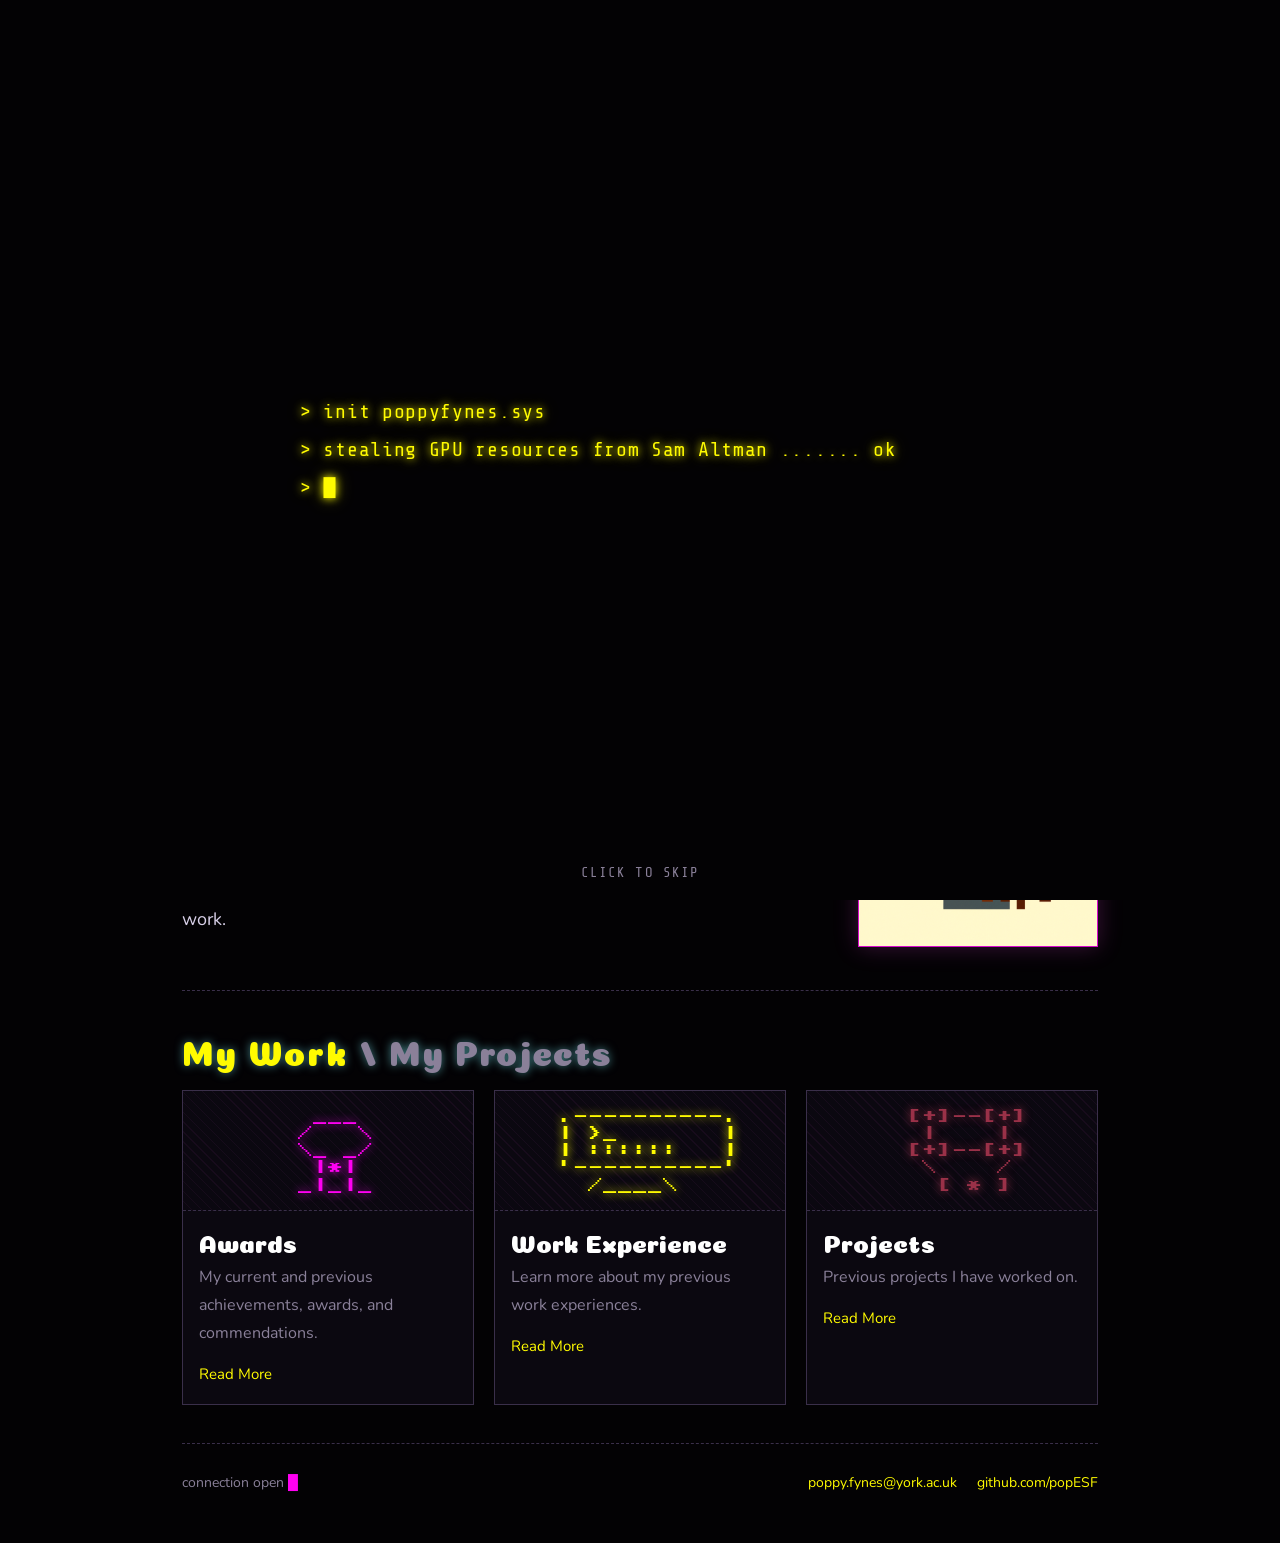
==== index.html @ 19663397 "adding new pfp" ====
<!DOCTYPE html>
<html lang="en">
<head>
<meta charset="utf-8">
<meta name="viewport" content="width=device-width, initial-scale=1, viewport-fit=cover">
<title>Poppy Fynes</title>
<meta name="description" content="Poppy Fynes: Doctoral Researcher in Safe AI at the University of York, working on sign language recognition, accessibility and machine learning.">
<meta name="color-scheme" content="dark">

<link rel="preconnect" href="https://fonts.googleapis.com">
<link rel="preconnect" href="https://fonts.gstatic.com" crossorigin>
<link href="https://fonts.googleapis.com/css2?family=Coiny&family=Nunito:wght@400;500;600;700;800&family=Press+Start+2P&family=Share+Tech+Mono&display=swap" rel="stylesheet">
<style>
:root{
  color-scheme:dark;
  --void:#030204; --panel:#0b0810; --ink:#d8d0e8; --dim:#8a8099;
  --pink:#ff00f2; --ice:#fffb00; --rust:#9a3148;
  --disp: "Coiny", cursive;
  --body: "Nunito", sans-serif;
  --tech: "Share Tech Mono", monospace;
  box-sizing:border-box;
  padding-top:env(safe-area-inset-top,0px);
  padding-bottom:env(safe-area-inset-bottom,0px);
}
*,*::before,*::after{box-sizing:inherit}
html{scroll-padding-top:env(safe-area-inset-top,0px);scroll-behavior:smooth}
body{margin:0;background:var(--void);color:var(--ink);font:400 18px/1.8 var(--body);min-height:100vh;overflow-x:hidden}
a{color:var(--ice);text-decoration:none}
a:hover{color:var(--pink)}
:focus-visible{outline:2px dashed var(--ice);outline-offset:4px}
::selection{background:var(--pink);color:#000}

/* Clean display: removed animated TV grain, scanlines and heavy vignette. */
#stars{position:fixed;inset:0;z-index:0;pointer-events:none;overflow:hidden}

/* ASCII side art: decorative only, kept in the empty page margins */
.side-art{
  position:fixed;top:0;bottom:0;width:clamp(105px, 11vw, 155px);
  z-index:1;pointer-events:none;color:var(--ice);opacity:.78;
  text-shadow:0 0 7px currentColor;overflow:hidden;
}
.side-art.left{left:max(12px, calc(50% - 625px))}
.side-art.right{right:max(12px, calc(50% - 625px));color:var(--pink)}
.side-art pre{
  position:absolute;margin:0;white-space:pre;
  font:9px/1.55 var(--body);opacity:.78;animation:art-float 7s ease-in-out infinite;
}
.side-art .art-a{top:15vh;left:0}
.side-art .art-b{top:43vh;right:0;animation-delay:-2.5s}
.side-art .art-c{top:72vh;left:4px;animation-delay:-4s}
.side-art.right .art-a{top:22vh;right:0}
.side-art.right .art-b{top:52vh;left:0;animation-delay:-3s}
.side-art.right .art-c{top:79vh;right:0;animation-delay:-1.5s}
@keyframes art-float{0%,100%{transform:translateY(0)}50%{transform:translateY(-7px)}}
@media(max-width:1180px){.side-art{display:none}}
.st{position:absolute;color:var(--ink);opacity:.25;text-shadow:0 0 6px currentColor,0 0 14px currentColor;animation:tw var(--d,4s) ease-in-out var(--l,0s) infinite;transition:color .2s,font-size .2s}
.st.p{color:var(--pink)} .st.c{color:var(--ice)}
.st.near{opacity:1!important;animation:none;font-size:calc(var(--s) * 1.8)!important;color:#fff}
@keyframes tw{0%,100%{opacity:.12}50%{opacity:.95}}
.trail{position:fixed;z-index:60;pointer-events:none;color:var(--pink);text-shadow:0 0 8px var(--pink),0 0 18px var(--ice);animation:fall 1s ease-out forwards}
@keyframes fall{to{opacity:0;transform:translateY(26px) rotate(90deg) scale(.4)}}
.side-art pre, .avatar pre, #boot pre, .card .thumb pre{font-family:"Press Start 2P",monospace}

/* layout */
.wrap{position:relative;z-index:2;max-width:960px;margin:0 auto;padding:0 22px 40px}
nav{display:flex;justify-content:space-between;gap:12px;flex-wrap:wrap;padding:20px 0;border-bottom:1px dashed #3a2f4a;font-size:15px}
nav .path{color:var(--dim)} nav .path b{color:var(--pink);font-weight:400}
nav .links{display:flex;gap:20px}
.ticker{overflow:hidden;white-space:nowrap;color:var(--pink);text-shadow:0 0 8px var(--pink);padding:10px 0;border-bottom:1px dashed #3a2f4a;font-size:16px}
.ticker span{display:inline-block;padding-left:100%;animation:mq 38s linear infinite}
@keyframes mq{to{transform:translateX(-100%)}}

/* hero */
.hero{display:grid;grid-template-columns:210px 1fr;gap:34px;align-items:center;padding:56px 0 40px}
.avatar{position:relative;width:210px;height:210px;border:1px solid var(--pink);box-shadow:0 0 22px rgba(255,61,240,.35),inset 0 0 22px rgba(125,249,255,.15);background:var(--panel);overflow:hidden}
.avatar img{width:100%;height:100%;object-fit:cover;filter:grayscale(.6) contrast(1.2);mix-blend-mode:lighten}
.avatar pre{margin:0;position:absolute;inset:0;display:grid;place-items:center;color:var(--ice);font:16px/1.1 var(--body);text-shadow:0 0 8px var(--ice)}
.avatar::after{content:"";position:absolute;left:0;right:0;height:3px;background:var(--ice);opacity:.5;box-shadow:0 0 12px var(--ice);animation:sweep 3.2s linear infinite}
@keyframes sweep{from{top:-4%}to{top:104%}}
.tag{color:var(--ice);font-size:16px;margin:0 0 6px}
h1{font:400 clamp(58px,9vw,100px)/1.05 var(--disp);margin:0 0 18px;position:relative;display:inline-block;color:#fff;text-shadow:0 0 18px rgba(255,61,240,.7),0 0 44px rgba(255,61,240,.35)}
h1::before,h1::after{content:attr(data-t);position:absolute;inset:0;overflow:hidden}
h1::before{color:var(--ice);text-shadow:none;transform:translateX(-3px);clip-path:inset(0 0 100% 0);animation:g1 5s steps(1) infinite}
h1::after{color:var(--pink);text-shadow:none;transform:translateX(3px);clip-path:inset(0 0 100% 0);animation:g2 5s steps(1) infinite}
@keyframes g1{0%,86%,100%{clip-path:inset(0 0 100% 0)}87%{clip-path:inset(12% 0 62% 0)}89%{clip-path:inset(58% 0 18% 0)}91%{clip-path:inset(0 0 100% 0)}}
@keyframes g2{0%,87%,100%{clip-path:inset(0 0 100% 0)}88%{clip-path:inset(40% 0 40% 0)}90%{clip-path:inset(76% 0 4% 0)}92%{clip-path:inset(0 0 100% 0)}}
.lede{max-width:56ch;margin:0 0 22px;color:var(--ink);font-size:19px}
.btn{display:inline-block;border:1px solid var(--pink);padding:11px 18px;color:var(--pink);box-shadow:0 0 12px rgba(255,61,240,.3);transition:background .15s,color .15s;font-size:15px}
.btn:hover{background:var(--pink);color:#000}

/* THE CAT IS ALIVE */
.avatar{z-index:5;will-change:transform;transition:transform 280ms cubic-bezier(.2, .8, .2, 1);cursor:crosshair}
.avatar.cat-scared{filter:drop-shadow(0 0 12px var(--pink))}

/* sections */
h2{font:400 34px/1.2 var(--disp);color:var(--ice);margin:0 0 20px;text-shadow:0 0 10px rgba(125,249,255,.5);letter-spacing:.04em}
h2 i{font-style:normal;color:var(--dim)}
section{padding:38px 0;border-top:1px dashed #3a2f4a}
.about{display:grid;grid-template-columns:minmax(0,1.5fr) minmax(180px,240px);gap:30px;align-items:start}
.about-image{position:relative;cursor:pointer;outline-offset:6px}
.about-image:focus-visible{outline:2px dashed var(--ice)}
.about-photo{width:100%;aspect-ratio:4/5;object-fit:cover;display:block;border:1px solid var(--pink);box-shadow:0 0 22px rgba(255,61,240,.25);background:var(--panel);filter:grayscale(.25) contrast(1.08);transition:transform .18s,box-shadow .18s}
.about-image:hover .about-photo{transform:scale(1.015);box-shadow:0 0 28px rgba(255,0,242,.5)}
.photo-reaction{position:absolute;z-index:4;left:var(--x);top:var(--y);pointer-events:none;color:var(--pink);font:10px/1.2 var(--disp);white-space:nowrap;text-shadow:0 0 7px var(--pink),0 0 14px var(--pink);animation:photo-pop 1.25s ease-out forwards}
.photo-reaction.heart{font:22px/1 var(--body)}
@keyframes photo-pop{0%{opacity:0;transform:translate(-50%,0) scale(.45) rotate(-12deg)}18%{opacity:1;transform:translate(-50%,-10px) scale(1.15) rotate(5deg)}100%{opacity:0;transform:translate(-50%,-75px) scale(.8) rotate(12deg)}}
.about p{margin:0 0 16px;max-width:62ch;font-size:18px;line-height:1.9}
.status{border:1px solid #3a2f4a;background:var(--panel);padding:16px;font-size:15px;align-self:start;position:relative}
.status::before{content:"";position:absolute;left:-1px;top:-1px;width:14px;height:14px;border-left:2px solid var(--pink);border-top:2px solid var(--pink)}
.status::after{content:"";position:absolute;right:-1px;bottom:-1px;width:14px;height:14px;border-right:2px solid var(--ice);border-bottom:2px solid var(--ice)}
.status div{display:flex;justify-content:space-between;gap:10px;padding:3px 0;border-bottom:1px dotted #2b2238}
.status div:last-child{border:0}
.status span{color:var(--dim)}
.on{color:#7dff9a;text-shadow:0 0 8px #7dff9a}
.on::before{content:"● ";animation:bl 1.4s steps(2) infinite}
@keyframes bl{50%{opacity:0}}

.cards{display:grid;grid-template-columns:repeat(3,1fr);gap:20px}
.card{display:block;border:1px solid #3a2f4a;background:var(--panel);color:var(--ink);position:relative;transition:border-color .2s,box-shadow .2s,transform .2s}
.card:hover{border-color:var(--pink);box-shadow:0 0 22px rgba(255,61,240,.35);transform:translate(-2px,-2px);color:var(--ink)}
.card .thumb{height:120px;display:grid;place-items:center;border-bottom:1px dashed #3a2f4a;font:15px/1.15 var(--body);color:var(--pink);text-shadow:0 0 10px var(--pink);background:repeating-linear-gradient(45deg,transparent 0 6px,rgba(255,61,240,.05) 6px 7px)}
.card:nth-child(2) .thumb{color:var(--ice);text-shadow:0 0 10px var(--ice)}
.card:nth-child(3) .thumb{color:var(--rust);text-shadow:0 0 10px var(--rust)}
.card:hover .thumb{animation:wob .25s steps(2) 2}
@keyframes wob{50%{transform:translateX(3px)}}
.card h3{font:400 25px/1.25 var(--disp);margin:14px 16px 6px;color:#fff}
.card p{margin:0 16px 14px;font-size:16px;line-height:1.75;color:var(--dim)}
.card .go{display:block;margin:0 16px 16px;color:var(--ice);font-size:15px}
.card:hover .go::after{content:"_";animation:bl .7s steps(2) infinite}

footer{border-top:1px dashed #3a2f4a;padding:26px 0 8px;display:flex;justify-content:space-between;gap:16px;flex-wrap:wrap;font-size:14px;color:var(--dim)}
footer .row{display:flex;gap:20px}
.cur::after{content:"█";color:var(--pink);animation:bl 1s steps(2) infinite;margin-left:4px}

/* Hacker-style boot screen */
#boot{position:fixed;inset:0;z-index:100;background:var(--void);display:none;align-items:center;justify-content:center;padding:24px;transition:opacity .6s}
.booting #boot{display:flex}
#boot pre{
  margin:0;color:var(--ice);text-shadow:0 0 8px var(--ice),0 0 18px rgba(255,251,0,.35);
  font:20px/1.9 var(--tech);letter-spacing:.035em;white-space:pre-wrap;max-width:680px;width:100%;
}
#boot small{position:absolute;bottom:calc(20px + env(safe-area-inset-bottom,0px));color:var(--dim);font:14px var(--tech);letter-spacing:.08em;text-transform:uppercase}
#boot.out{opacity:0;pointer-events:none}

.cat-caption{color:var(--pink);font-size:14px;text-align:center;letter-spacing:2px;text-shadow:0 0 8px var(--pink);margin:0;animation:bl 1.4s steps(2) infinite}
.cat-heading{color:var(--ice);font:12px var(--tech);text-align:center;letter-spacing:1px;margin:0 0 8px;text-shadow:0 0 8px var(--ice)}

@media(max-width:760px){
  .hero{grid-template-columns:1fr;padding-top:36px}
  .avatar{width:150px;height:150px}
  .about,.cards{grid-template-columns:1fr}
  body{font-size:17px}
  .lede,.about p{font-size:17px}
  h1{font-size:clamp(48px,12vw,76px)}
  nav .links{gap:14px}
  #boot pre{font-size:17px}
}
@media(prefers-reduced-motion:reduce){
  *,*::before,*::after{animation:none!important;transition:none!important}
  .st{opacity:.5}
  .ticker span{padding-left:0}
}
</style>
</head>
<body>
<div id="stars" aria-hidden="true"></div>

<aside class="side-art left" aria-hidden="true">
  <pre class="art-a">   .  *  .
     \ | /
   -- (★) --
     / | \
   '  *  '</pre>
  <pre class="art-b">  /\_/\\
 ( o.o )
  > ^ <
  tiny
  space cat</pre>
  <pre class="art-c">        
      /`\
.----/---\----.
 `'./     \.'`
   /`'.'.'`\
  /,-`   `-,\
  `         `  .</pre>
</aside>
<aside class="side-art right" aria-hidden="true">
  <pre class="art-a">     
      \    /\
       )  ( ')
      (  /  )
       \(__)|
  <pre class="art-b">   .-.
  (o o)   beep
   |=|   boop
  __|__
 /_____\\
   / \</pre>
  <pre class="art-c">      

  |\__/,|   (`\
_.|o o  |_   ) )
-(((---(((--------
</pre>
</aside>

<div id="boot" aria-hidden="true"><pre id="bootText"></pre><small>click to skip</small></div>

<div class="wrap">
  <nav>
    <div class="path">visitor@poppyfynes:<b>~</b>$</div>
    <div class="links">
      <a href="#about">About</a>
      <a href="#work">My Work</a>
      <a href="mailto:poppy.fynes@york.ac.uk">Contact Me</a>
    </div>
  </nav>
  <div class="ticker" aria-hidden="true"><span>✮ ✧ ✮ ✧ ✮ ✧ ✮ ✧ ✮ ✧ ✧ ✮ ✮ ✧ ✮ ✧ ✮ ✧ ✮ ✧ &nbsp; ✮ ✧ ✮ ✧ ✮ ✧ ✮ ✧ ✮ ✧ ✧ ✮ ✮ ✧ ✮ ✧ ✮ ✧ ✮ ✧</span></div>

  <header class="hero">
    <div class="cat-widget">
      <p class="cat-heading">✦ CAT IMAGE OF THE WEEK ✦</p>
      <div class="avatar">
        <img src="assets/images/cat.jpg" alt="Profile picture of Poppy Fynes" onerror="this.remove()">
      </div>
      <p class="cat-caption">[ CHASE ME ]</p>
    </div>
    <div>
      <p class="tag">&gt; Doctoral Researcher // Safe AI</p>
      <h1 data-t="Poppy Fynes">Poppy Fynes</h1>
      <p class="lede">Award winning Doctoral Researcher (PhD) at the University of York in Safe AI - Talk to me about Accessibility, Interactivity, Software Engineering and Robotics!.</p>
      <a class="btn" href="https://www.linkedin.com/in/poppy-fynes-700a9b183/">Check out my LinkedIn</a>
    </div>
  </header>

  <section id="about">
    <h2>About Me</h2>
    <div class="about">
      <div>
        <p>I am a current Doctoral Researcher in Safe Ai (Department of Computer Science) at the University of York’s Institute for Safe Autonomy. My PhD focuses on combining Digital Accessibility and Machine Learning techniques to enable sign language recognition. Previously i worked in accessibility consulting, cyber security and game production! If you would like to learn more about my research, publications and projects, scroll for more.... </p>
        <p>Accessibility Specialist & Software Developer. Available for consultation based work. </p>
      </div>
      <div class="about-image" role="button" tabindex="0" aria-label="Click my photo for a surprise">
        <img class="about-photo" src="assets/images/1311.png" alt="Photo of me">
      </div>
    </div>
  </section>

  <section id="work">
    <h2>My Work <i>/ My Projects</i></h2>
    <div class="cards">
      <a class="card" href="https://poppyfynes.com/project-pages/page1.html">
        <div class="thumb" aria-hidden="true"><pre style="margin:0">  ___
 /   \
 \_ _/
  |*|
 _|_|_</pre></div>
        <h3>Awards</h3>
        <p>My current and previous achievements, awards, and commendations.</p>
        <span class="go">Read More</span>
      </a>
      <a class="card" href="https://poppyfynes.com/project-pages/page2.html">
        <div class="thumb" aria-hidden="true"><pre style="margin:0"> .----------.
 | &gt;_       |
 | ::::::   |
 '----------'
   /____\</pre></div>
        <h3>Work Experience</h3>
        <p>Learn more about my previous work experiences.</p>
        <span class="go">Read More</span>
      </a>
      <a class="card" href="https://poppyfynes.com/project-pages/page3.html">
        <div class="thumb" aria-hidden="true"><pre style="margin:0">  [+]--[+]
   |    |
  [+]--[+]
   \    /
    [ * ]</pre></div>
        <h3>Projects</h3>
        <p>Previous projects I have worked on.</p>
        <span class="go">Read More</span>
      </a>
    </div>
  </section>

  <footer>
    <div class="cur">connection open</div>
    <div class="row">
      <a href="mailto:poppy.fynes@york.ac.uk">poppy.fynes@york.ac.uk</a>
      <a href="https://github.com/popESF">github.com/popESF</a>
    </div>
  </footer>
</div>

<script>
(function(){
  var reduce = window.matchMedia("(prefers-reduced-motion: reduce)").matches;
  var field = document.getElementById("stars");
  var glyphs = ["✦","✧","✮","✯","*","+","·","✶"];
  var stars = [];
  function build(){
    field.innerHTML = ""; stars = [];
    var n = Math.min(110, Math.round(window.innerWidth * window.innerHeight / 14000));
    for(var i=0;i<n;i++){
      var s = document.createElement("span");
      var size = 9 + Math.random()*16;
      s.className = "st" + (Math.random()<.18?" p":Math.random()<.22?" c":"");
      s.textContent = glyphs[Math.floor(Math.random()*glyphs.length)];
      s.style.left = Math.random()*100 + "%";
      s.style.top = Math.random()*100 + "%";
      s.style.fontSize = size + "px";
      s.style.setProperty("--s", size + "px");
      s.style.setProperty("--d", (2.5 + Math.random()*5).toFixed(1) + "s");
      s.style.setProperty("--l", (-Math.random()*6).toFixed(1) + "s");
      field.appendChild(s); stars.push(s);
    }
  }
  build();
  var rt; window.addEventListener("resize", function(){ clearTimeout(rt); rt = setTimeout(build, 250); });

  if(!reduce){
    var last = 0;
    window.addEventListener("pointermove", function(e){
      var now = performance.now();
      if(now - last < 40) return; last = now;
      for(var i=0;i<stars.length;i++){
        var r = stars[i].getBoundingClientRect();
        var dx = r.left - e.clientX, dy = r.top - e.clientY;
        stars[i].classList.toggle("near", dx*dx + dy*dy < 9000);
      }
      var t = document.createElement("span");
      t.className = "trail"; t.textContent = glyphs[Math.floor(Math.random()*3)];
      t.style.left = e.clientX + "px"; t.style.top = e.clientY + "px";
      t.style.fontSize = (10 + Math.random()*10) + "px";
      document.body.appendChild(t);
      setTimeout(function(){ t.remove(); }, 1000);
    });

    // THE ESCAPE CAT
    var cat = document.querySelector(".avatar");
    var fleeCooldown = false;
    var returnTimer;
    var fleeCount = 0;
    var catX = 0;
    var catY = 0;
    if (cat) {
      window.addEventListener("pointermove", function(e) {
        if (e.pointerType !== "mouse") return;
        var rect = cat.getBoundingClientRect();
        var centerX = rect.left + rect.width / 2;
        var centerY = rect.top + rect.height / 2;
        var dx = centerX - e.clientX;
        var dy = centerY - e.clientY;
        var distanceFromMouse = Math.sqrt(dx * dx + dy * dy);
        if (distanceFromMouse < 180 && !fleeCooldown) {
          fleeCooldown = true;
          fleeCount = Math.min(fleeCount + 1, 5);
          var angle = Math.atan2(dy, dx);
          angle += (Math.random() - 0.5) * 0.9;
          var jump = 150 + Math.random() * 100 + fleeCount * 15;
          var moveX = Math.cos(angle) * jump;
          var moveY = Math.sin(angle) * jump;
          var newLeft = Math.max(12, Math.min(window.innerWidth - rect.width - 12, rect.left + moveX));
          var newTop = Math.max(12, Math.min(window.innerHeight - rect.height - 12, rect.top + moveY));
          catX += newLeft - rect.left;
          catY += newTop - rect.top;
          cat.style.transform = "translate3d(" + catX + "px," + catY + "px,0)";
          clearTimeout(returnTimer);
          setTimeout(function() { fleeCooldown = false; }, 350);
          returnTimer = setTimeout(function() {
            cat.style.transform = "translate3d(0,0,0)";
            catX = 0; catY = 0; fleeCount = 0;
          }, 1800);
        }
      });
    }
  }

  // Click the About Me photo for a little burst of pink ASCII hearts and reactions.
  var aboutPhoto = document.querySelector(".about-image");
  if (aboutPhoto) {
    function photoSurprise() {
      var reactions = ["<3", "♡", "♥", "WOW!", "OMG!", "♡", "<3", "OMG!"];
      reactions.forEach(function(word) {
        var burst = document.createElement("span");
        burst.className = "photo-reaction" + (/[♡♥<]/.test(word) ? " heart" : "");
        burst.textContent = word;
        burst.style.setProperty("--x", (8 + Math.random() * 84) + "%");
        burst.style.setProperty("--y", (12 + Math.random() * 72) + "%");
        burst.style.animationDelay = (Math.random() * 0.18) + "s";
        aboutPhoto.appendChild(burst);
        setTimeout(function() { burst.remove(); }, 1550);
      });
    }
    aboutPhoto.addEventListener("click", photoSurprise);
    aboutPhoto.addEventListener("keydown", function(event) {
      if (event.key === "Enter" || event.key === " ") {
        event.preventDefault();
        photoSurprise();
      }
    });
  }

  // one-off boot sequence on load
  var boot = document.getElementById("boot");
  if(reduce){ return; }
  document.documentElement.classList.add("booting");
  var lines = [
    "> init poppyfynes.sys",
    "> stealing GPU resources from Sam Altman ....... ok",
    "> Shorting NVIDIA stocks .................. ok",
    "> calibrating glowing stars ✦ ✧ ✮ ......... ok",
    "> connection established.",
    "> welcome."
  ];
  var out = document.getElementById("bootText"), li = 0, ci = 0, done = false;
  function finish(){
    if(done) return; done = true;
    boot.classList.add("out");
    setTimeout(function(){ document.documentElement.classList.remove("booting"); }, 650);
  }
  boot.addEventListener("click", finish);
  window.addEventListener("keydown", finish);
  (function type(){
    if(done) return;
    if(li >= lines.length){ setTimeout(finish, 500); return; }
    var l = lines[li];
    if(ci <= l.length){ out.textContent = lines.slice(0,li).join("\n") + (li?"\n":"") + l.slice(0,ci) + "█"; ci++; setTimeout(type, 14); }
    else { li++; ci = 0; setTimeout(type, 160); }
  })();
  setTimeout(finish, 4500);
})();
</script>
</body>
</html>
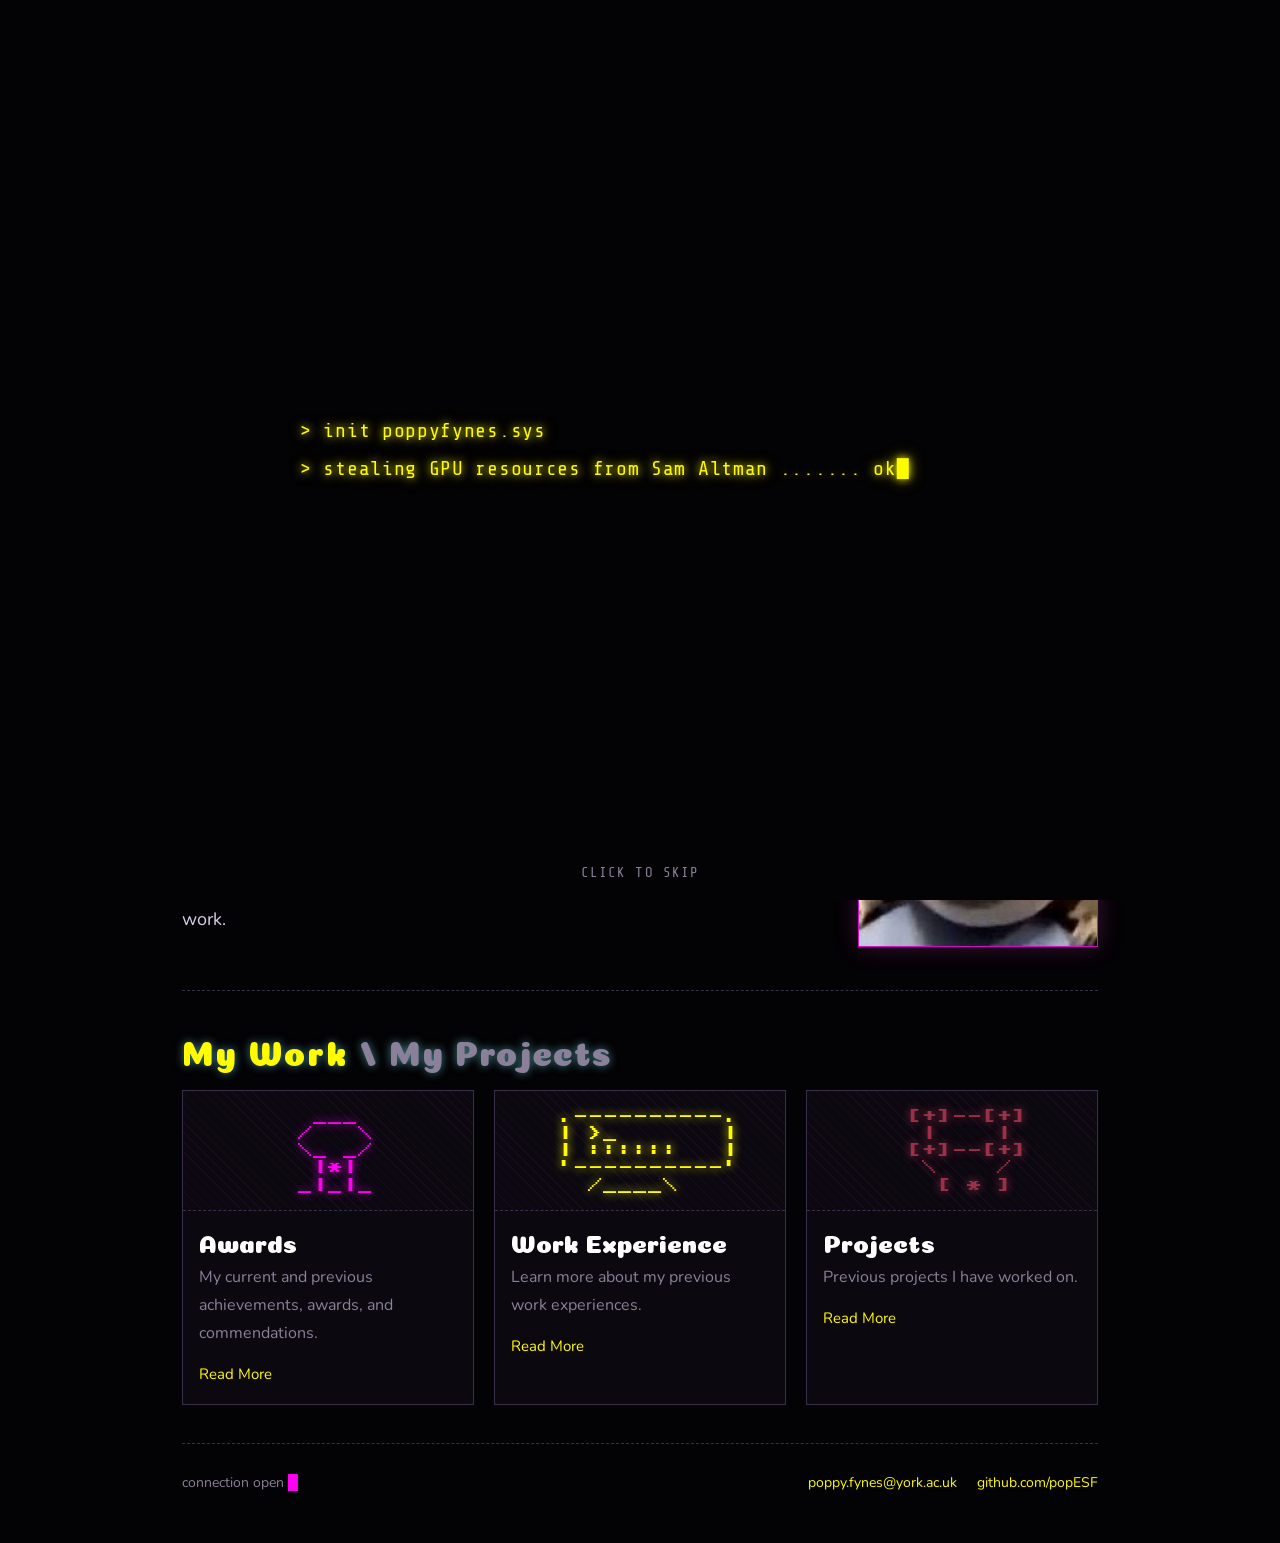
==== commit 829dad26: "funny seal" ====
--- a/index.html
+++ b/index.html
@@ -241,7 +241,7 @@
         <p>Accessibility Specialist & Software Developer. Available for consultation based work. </p>
       </div>
       <div class="about-image" role="button" tabindex="0" aria-label="Click my photo for a surprise">
-        <img class="about-photo" src="assets/images/1311.png" alt="Photo of me">
+        <img class="about-photo" src="assets/images/claim.jpg" alt="Photo of me">
       </div>
     </div>
   </section>
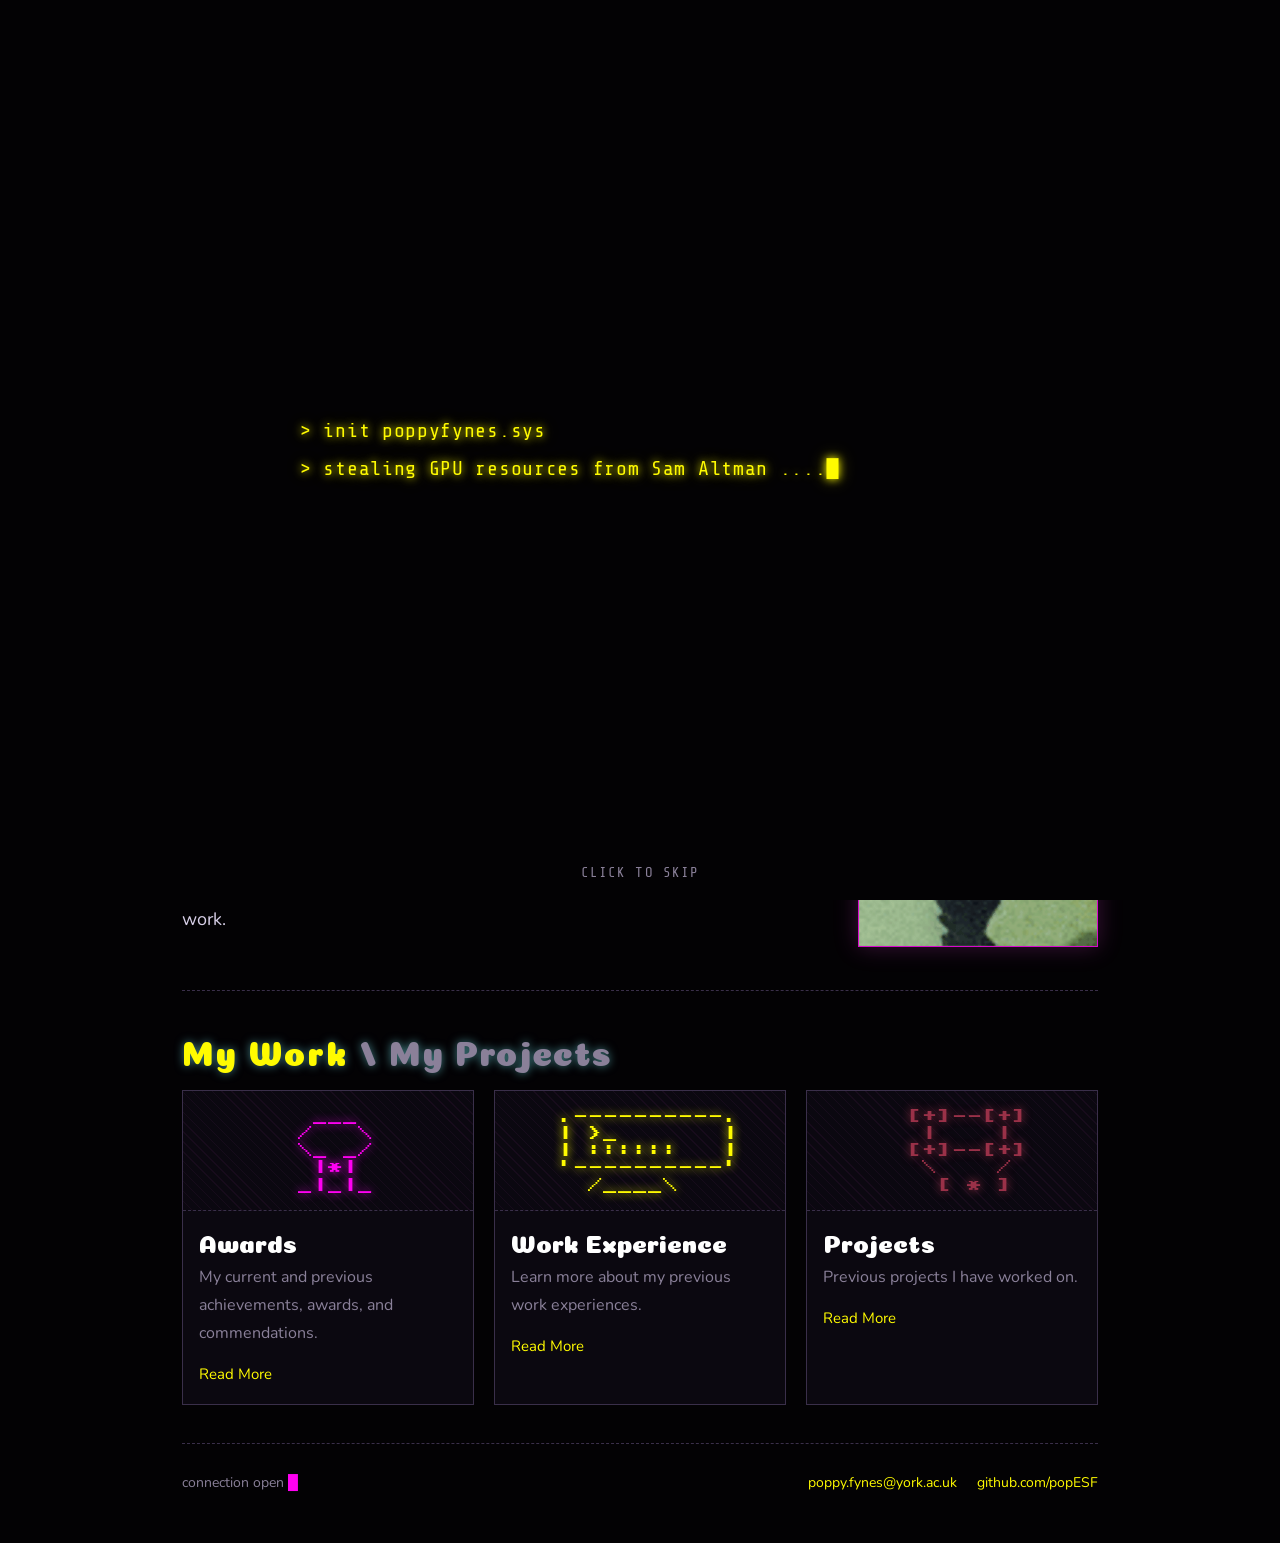
==== commit 2f3e1bab: "SEAL UPDATE" ====
--- a/index.html
+++ b/index.html
@@ -241,7 +241,7 @@
         <p>Accessibility Specialist & Software Developer. Available for consultation based work. </p>
       </div>
       <div class="about-image" role="button" tabindex="0" aria-label="Click my photo for a surprise">
-        <img class="about-photo" src="assets/images/claim.jpg" alt="Photo of me">
+        <img class="about-photo" src="assets/images/seal.gif" alt="Photo of me">
       </div>
     </div>
   </section>
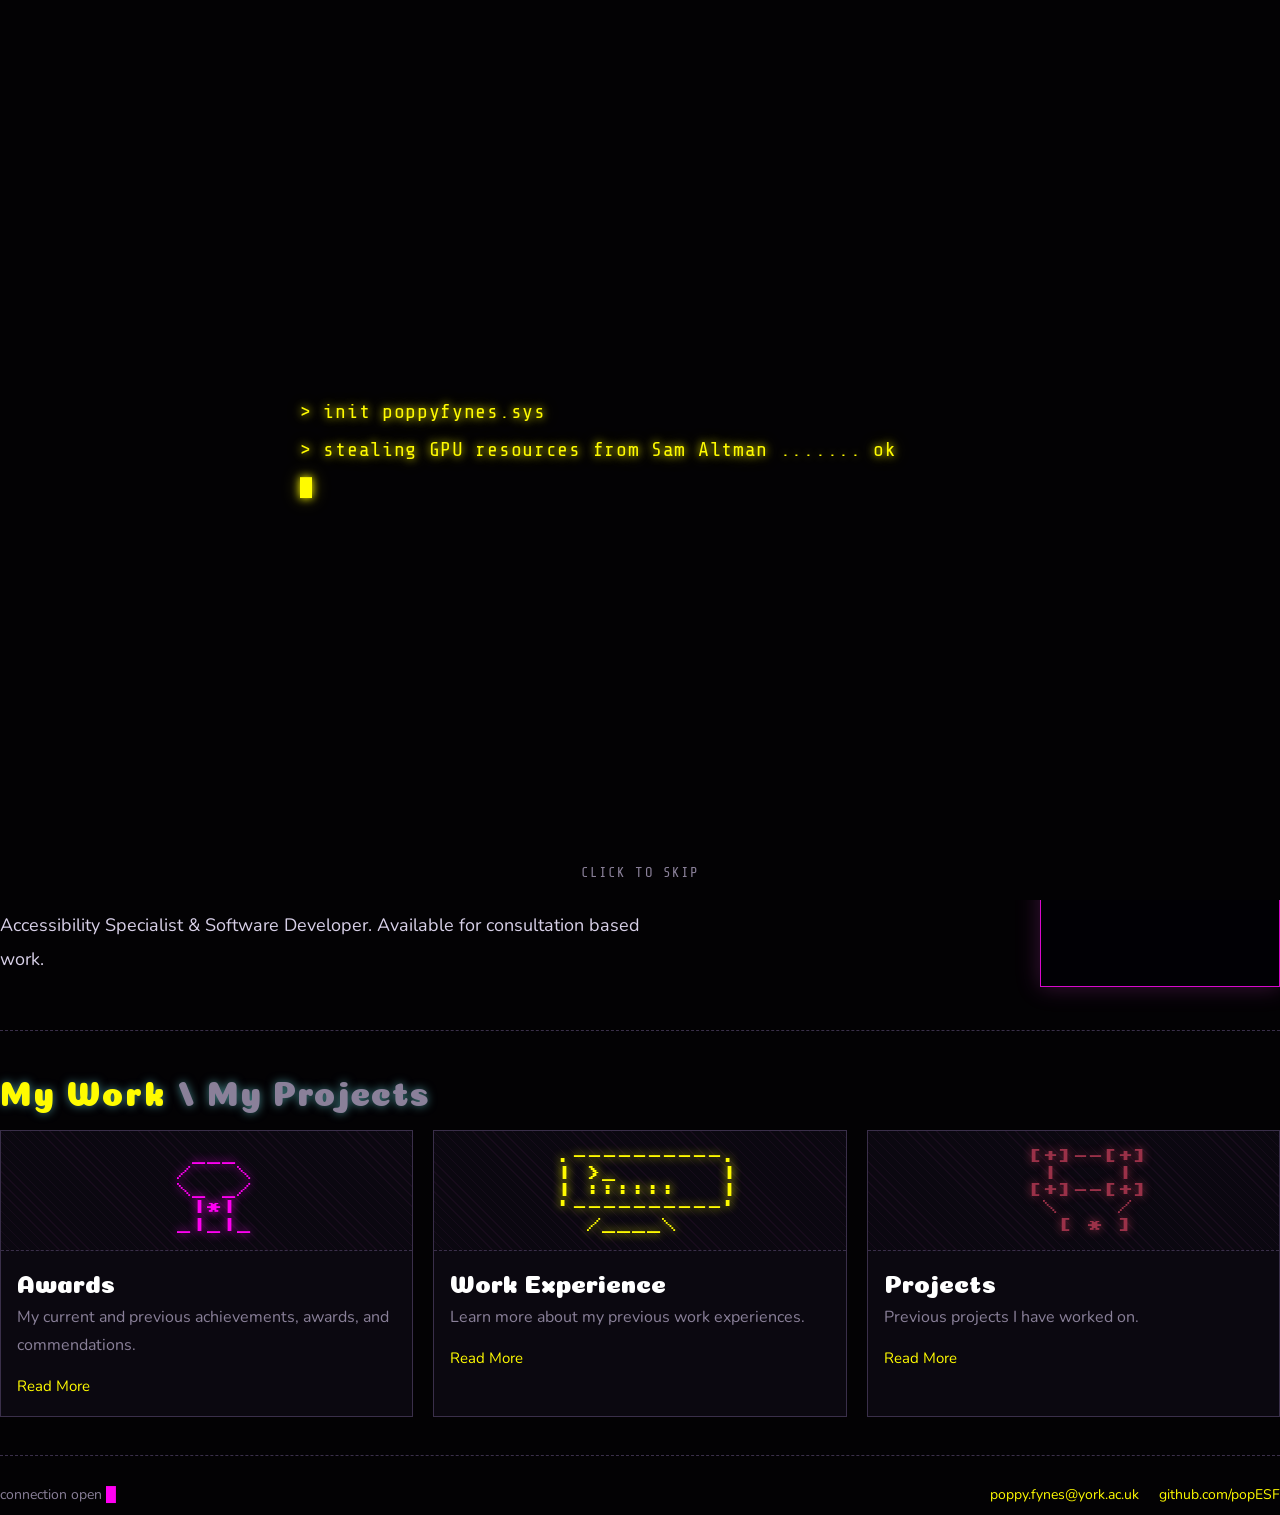
==== commit 6eeed237: "new changes" ====
--- a/index.html
+++ b/index.html
@@ -160,6 +160,29 @@
   .st{opacity:.5}
   .ticker span{padding-left:0}
 }
+
+/* Secret controls, themes and space-cat extras */
+:root{--line:#3a2f4a;--panel-edge:#3a2f4a}
+#secret-tools{position:fixed;z-index:75;top:12px;right:14px;display:flex;align-items:center;gap:9px;flex-wrap:wrap;justify-content:flex-end;max-width:calc(100vw - 28px)}
+.secret-btn{font:13px var(--tech);letter-spacing:.04em;color:var(--ice);background:rgba(3,2,4,.88);border:1px solid var(--pink);padding:8px 11px;cursor:pointer;text-shadow:0 0 7px currentColor;box-shadow:0 0 10px rgba(255,0,242,.2)}
+.secret-btn:hover{background:var(--pink);color:#000}
+#caught-count{font:12px var(--tech);color:var(--ice);background:rgba(3,2,4,.88);border:1px dashed var(--ice);padding:8px 10px}
+#game-message{position:fixed;z-index:90;left:50%;bottom:24px;transform:translateX(-50%);max-width:min(90vw,560px);padding:13px 18px;background:var(--panel);border:1px solid var(--pink);color:var(--ice);font:15px/1.5 var(--tech);text-align:center;box-shadow:0 0 22px rgba(255,0,242,.35);opacity:0;pointer-events:none;transition:opacity .2s}
+#game-message.show{opacity:1}
+.shooting-star{position:fixed;z-index:65;left:-90px;top:var(--star-y);border:0;background:transparent;color:var(--ice);font:26px/1 var(--tech);text-shadow:0 0 8px var(--ice),0 0 18px var(--pink);cursor:pointer;padding:14px;transform:rotate(var(--star-angle,-22deg));animation:shoot-across var(--star-duration,2.2s) linear forwards}
+.shooting-star::after{content:"";position:absolute;width:75px;height:2px;right:24px;top:50%;background:linear-gradient(90deg,transparent,var(--pink),var(--ice));box-shadow:0 0 8px var(--pink)}
+@keyframes shoot-across{to{left:calc(100vw + 100px);top:calc(var(--star-y) + var(--star-drift,90px));opacity:.15}}
+.star-explosion .st{animation:star-burst .9s ease-out both!important}
+@keyframes star-burst{0%{transform:scale(1);opacity:1}55%{transform:translate(var(--burst-x),var(--burst-y)) scale(2.8);opacity:1;color:#fff}100%{transform:translate(calc(var(--burst-x) * 1.5),calc(var(--burst-y) * 1.5)) scale(.1);opacity:0}}
+body.matrix-mode{--void:#010b05;--panel:#03170b;--ink:#b8ffd0;--dim:#63a77a;--pink:#39ff78;--ice:#b6ff00;--rust:#168b4a;--line:#14552c;--panel-edge:#14552c}
+body.vaporwave-mode{--void:#08051b;--panel:#100b2b;--ink:#e8dcff;--dim:#a49acb;--pink:#ff55d9;--ice:#55eaff;--rust:#b36bff;--line:#43316b;--panel-edge:#43316b}
+body.matrix-mode .ticker,body.matrix-mode h1,body.matrix-mode .side-art{filter:hue-rotate(65deg)}
+body.cat-sprint .avatar{transition:transform .9s cubic-bezier(.2,.8,.2,1);transform:translate3d(110vw,-20vh,0) rotate(720deg)!important}
+.cat-widget .avatar{cursor:pointer}
+.cat-widget .avatar:focus-visible{outline:2px dashed var(--ice);outline-offset:5px}
+@media(max-width:600px){#secret-tools{top:8px;right:8px;gap:5px}.secret-btn{font-size:11px;padding:7px 8px}#caught-count{font-size:10px;padding:7px 8px}.hero{padding-top:65px}}
+@media(prefers-reduced-motion:reduce){.shooting-star{animation:none;left:40%;top:25%}.star-explosion .st{animation:none!important}}
+
 </style>
 </head>
 <body>
@@ -204,6 +227,13 @@
 </pre>
 </aside>
 
+
+<div id="secret-tools" aria-label="Secret site controls">
+  <button class="secret-btn" id="theme-switch" type="button">[ theme ]</button>
+  <span id="caught-count" aria-live="polite">✦ stars caught: <b id="caught-number">0</b>/10</span>
+</div>
+<div id="game-message" role="status" aria-live="polite"></div>
+
 <div id="boot" aria-hidden="true"><pre id="bootText"></pre><small>click to skip</small></div>
 
 <div class="wrap">
@@ -220,7 +250,7 @@
   <header class="hero">
     <div class="cat-widget">
       <p class="cat-heading">✦ CAT IMAGE OF THE WEEK ✦</p>
-      <div class="avatar">
+      <div class="avatar" id="space-cat" role="button" tabindex="0" aria-label="Ask the space cat a question">
         <img src="assets/images/cat.jpg" alt="Profile picture of Poppy Fynes" onerror="this.remove()">
       </div>
       <p class="cat-caption">[ CHASE ME ]</p>
@@ -230,6 +260,7 @@
       <h1 data-t="Poppy Fynes">Poppy Fynes</h1>
       <p class="lede">Award winning Doctoral Researcher (PhD) at the University of York in Safe AI - Talk to me about Accessibility, Interactivity, Software Engineering and Robotics!.</p>
       <a class="btn" href="https://www.linkedin.com/in/poppy-fynes-700a9b183/">Check out my LinkedIn</a>
+     </div>
     </div>
   </header>
 
@@ -241,7 +272,7 @@
         <p>Accessibility Specialist & Software Developer. Available for consultation based work. </p>
       </div>
       <div class="about-image" role="button" tabindex="0" aria-label="Click my photo for a surprise">
-        <img class="about-photo" src="assets/images/seal.gif" alt="Photo of me">
+        <img class="about-photo" src="assets/images/me.png" alt="Photo of me">
       </div>
     </div>
   </section>
@@ -430,5 +461,157 @@
   setTimeout(finish, 4500);
 })();
 </script>
+
+<script>
+(function(){
+  var body = document.body;
+  var message = document.getElementById("game-message");
+  var messageTimer;
+  function tell(text){
+    message.textContent = text;
+    message.classList.add("show");
+    clearTimeout(messageTimer);
+    messageTimer = setTimeout(function(){message.classList.remove("show");}, 3200);
+  }
+
+  // Theme palette: original neon, terminal matrix, then vaporwave.
+  var themes = ["original","matrix","vaporwave"], themeIndex = 0;
+  var themeButton = document.getElementById("theme-switch");
+  function applyTheme(){
+    body.classList.remove("matrix-mode","vaporwave-mode");
+    if(themes[themeIndex] === "matrix") body.classList.add("matrix-mode");
+    if(themes[themeIndex] === "vaporwave") body.classList.add("vaporwave-mode");
+    themeButton.textContent = "[ theme: " + themes[themeIndex] + " ]";
+  }
+  themeButton.addEventListener("click",function(){
+    themeIndex = (themeIndex + 1) % themes.length;
+    applyTheme();
+  });
+
+  // Shooting stars: click/tap one to catch it.
+  var caught = 0, starTimer;
+  var countNode = document.getElementById("caught-number");
+  function launchStar(){
+    if(document.hidden) { scheduleStar(); return; }
+    var star = document.createElement("button");
+    star.type = "button";
+    star.className = "shooting-star";
+    star.textContent = "✦";
+    star.setAttribute("aria-label","Catch the shooting star");
+    star.style.setProperty("--star-y",(4 + Math.random()*82)+"vh");
+    star.style.setProperty("--star-drift",(-100 + Math.random()*200)+"px");
+    star.style.setProperty("--star-angle",(-35 + Math.random()*25)+"deg");
+    star.style.setProperty("--star-duration",(1.7 + Math.random()*1.1)+"s");
+    var caughtThis = false;
+    star.addEventListener("click",function(){
+      if(caughtThis) return;
+      caughtThis = true;
+      caught++;
+      countNode.textContent = caught;
+      star.remove();
+      if(caught >= 10){
+        tell("10 STARS CAUGHT! The space cat has promoted you to Galactic Stardust Royalty. ✨");
+      } else {
+        tell("Nice catch! " + caught + "/10 stars collected ✦");
+      }
+    });
+    document.body.appendChild(star);
+    setTimeout(function(){if(star.isConnected) star.remove();},3000);
+    scheduleStar();
+  }
+  function scheduleStar(){clearTimeout(starTimer);starTimer=setTimeout(launchStar,2200+Math.random()*2800);}
+  if(!window.matchMedia("(prefers-reduced-motion: reduce)").matches) scheduleStar();
+
+  // Space cat magic 8-ball.
+  var cat = document.getElementById("space-cat");
+  var answers = [
+    "The stars say yes. Probably. ✦",
+    "Ask again after snacks.",
+    "The cosmic tuna is aligned in your favour.",
+    "Outlook fuzzy. Cat is sitting on the telescope.",
+    "Absolutely. The moon has signed the paperwork.",
+    "Nope. I knocked the answer off the table.",
+    "The universe says: hydrate first.",
+    "A mysterious paw points to... maybe.",
+    "Yes, but only if you believe in yourself (and treats).",
+    "404: certainty not found. Try again after a nap."
+  ];
+  function askCat(){
+    tell("SPACE CAT SAYS: " + answers[Math.floor(Math.random()*answers.length)]);
+  }
+  if(cat){
+    cat.addEventListener("click",askCat);
+    cat.addEventListener("keydown",function(e){
+      if(e.key==="Enter" || e.key===" "){e.preventDefault();askCat();}
+    });
+  }
+
+  // Konami code: explode the stars, engage matrix mode and send the cat sprinting.
+  var code = ["ArrowUp","ArrowUp","ArrowDown","ArrowDown","ArrowLeft","ArrowRight","ArrowLeft","ArrowRight","KeyB","KeyA"];
+  var entered = [];
+  window.addEventListener("keydown",function(e){
+    if(e.target && /INPUT|TEXTAREA|SELECT/.test(e.target.tagName)) return;
+    entered.push(e.code);
+    entered = entered.slice(-code.length);
+    if(code.every(function(key,i){return entered[i]===key;})){
+      entered = [];
+      var starField = document.getElementById("stars");
+      starField.classList.remove("star-explosion");
+      void starField.offsetWidth;
+      starField.classList.add("star-explosion");
+      Array.prototype.forEach.call(starField.querySelectorAll(".st"),function(s){
+        s.style.setProperty("--burst-x",(Math.random()*2-1)*window.innerWidth*.42+"px");
+        s.style.setProperty("--burst-y",(Math.random()*2-1)*window.innerHeight*.42+"px");
+      });
+      themeIndex = 1; applyTheme();
+      body.classList.add("cat-sprint");
+      tell("KONAMI OVERRIDE ACCEPTED // MATRIX MODE ENABLED // CAT DEPLOYED");
+      setTimeout(function(){body.classList.remove("cat-sprint");},1150);
+      setTimeout(function(){starField.classList.remove("star-explosion");},1100);
+    }
+  });
+
+  // Fake hacker CV transfer. Set CV_URL below to your real hosted CV path.
+  var CV_URL = "assets/files/poppy-fynes-cv.pdf";
+  var cvButton = document.getElementById("cv-download");
+  var cvStatus = document.getElementById("cv-status");
+  var cvLine = document.getElementById("cv-status-line");
+  var cvBar = document.querySelector("#cv-progress span");
+  var cvFinal = document.getElementById("cv-final");
+  var cvLink = document.getElementById("cv-link");
+  var cvRunning = false;
+  var cvLines = [
+    "locating CV in the mainframe...",
+    "bribing the firewall... 23%",
+    "convincing the robots you are friendly... 48%",
+    "decrypting highly classified achievements... 71%",
+    "bribing the firewall... 87%",
+    "removing suspiciously many cat photos... 96%",
+    "ACCESS GRANTED. CV transfer ready."
+  ];
+  cvLink.href = CV_URL;
+  cvButton.addEventListener("click",function(){
+    if(cvRunning) return;
+    cvRunning = true;
+    cvStatus.classList.add("active");
+    cvFinal.style.display = "none";
+    cvBar.style.width = "0%";
+    var step = 0;
+    function progress(){
+      cvLine.textContent = cvLines[step];
+      cvBar.style.width = Math.min(100,Math.round((step+1)/cvLines.length*100))+"%";
+      step++;
+      if(step<cvLines.length) setTimeout(progress,550);
+      else {
+        cvFinal.style.display = "block";
+        cvButton.textContent = "CV unlocked ✓";
+        cvRunning = false;
+      }
+    }
+    progress();
+  });
+})();
+</script>
+
 </body>
 </html>
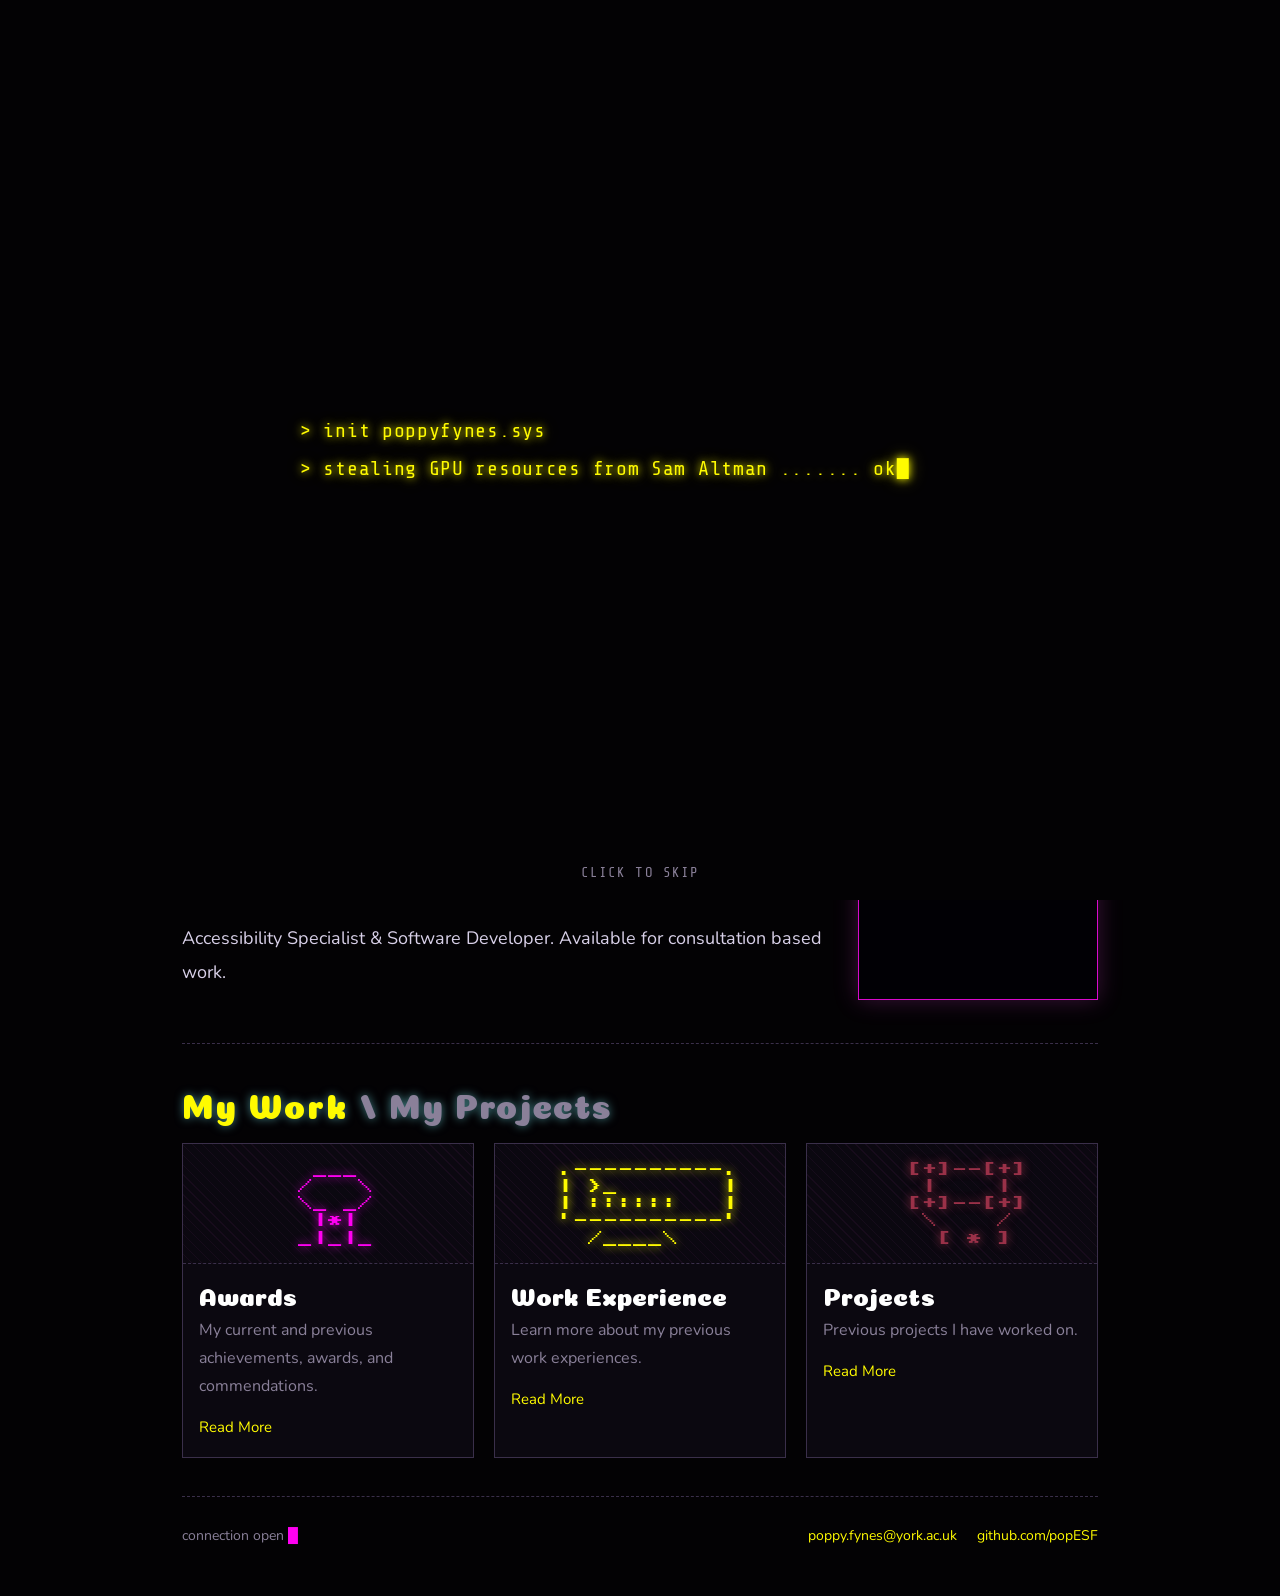
==== commit 6755ac74: "revert" ====
--- a/index.html
+++ b/index.html
@@ -169,15 +169,21 @@
 #caught-count{font:12px var(--tech);color:var(--ice);background:rgba(3,2,4,.88);border:1px dashed var(--ice);padding:8px 10px}
 #game-message{position:fixed;z-index:90;left:50%;bottom:24px;transform:translateX(-50%);max-width:min(90vw,560px);padding:13px 18px;background:var(--panel);border:1px solid var(--pink);color:var(--ice);font:15px/1.5 var(--tech);text-align:center;box-shadow:0 0 22px rgba(255,0,242,.35);opacity:0;pointer-events:none;transition:opacity .2s}
 #game-message.show{opacity:1}
-.shooting-star{position:fixed;z-index:65;left:-90px;top:var(--star-y);border:0;background:transparent;color:var(--ice);font:26px/1 var(--tech);text-shadow:0 0 8px var(--ice),0 0 18px var(--pink);cursor:pointer;padding:14px;transform:rotate(var(--star-angle,-22deg));animation:shoot-across var(--star-duration,2.2s) linear forwards}
+.shooting-star{position:fixed;z-index:65;left:-90px;top:var(--star-y);border:0;background:transparent;color:var(--ice);font:26px/1 var(--tech);text-shadow:0 0 8px var(--ice),0 0 18px var(--pink);cursor:pointer;padding:14px;transform:rotate(-22deg);animation:shoot-across 2.8s linear forwards}
 .shooting-star::after{content:"";position:absolute;width:75px;height:2px;right:24px;top:50%;background:linear-gradient(90deg,transparent,var(--pink),var(--ice));box-shadow:0 0 8px var(--pink)}
-@keyframes shoot-across{to{left:calc(100vw + 100px);top:calc(var(--star-y) + var(--star-drift,90px));opacity:.15}}
+@keyframes shoot-across{to{left:calc(100vw + 100px);top:calc(var(--star-y) + 90px);opacity:.25}}
 .star-explosion .st{animation:star-burst .9s ease-out both!important}
 @keyframes star-burst{0%{transform:scale(1);opacity:1}55%{transform:translate(var(--burst-x),var(--burst-y)) scale(2.8);opacity:1;color:#fff}100%{transform:translate(calc(var(--burst-x) * 1.5),calc(var(--burst-y) * 1.5)) scale(.1);opacity:0}}
 body.matrix-mode{--void:#010b05;--panel:#03170b;--ink:#b8ffd0;--dim:#63a77a;--pink:#39ff78;--ice:#b6ff00;--rust:#168b4a;--line:#14552c;--panel-edge:#14552c}
 body.vaporwave-mode{--void:#08051b;--panel:#100b2b;--ink:#e8dcff;--dim:#a49acb;--pink:#ff55d9;--ice:#55eaff;--rust:#b36bff;--line:#43316b;--panel-edge:#43316b}
 body.matrix-mode .ticker,body.matrix-mode h1,body.matrix-mode .side-art{filter:hue-rotate(65deg)}
 body.cat-sprint .avatar{transition:transform .9s cubic-bezier(.2,.8,.2,1);transform:translate3d(110vw,-20vh,0) rotate(720deg)!important}
+#cv-status{display:none;margin-top:12px;max-width:360px;border:1px solid var(--ice);padding:12px;background:var(--panel);font:13px/1.6 var(--tech);color:var(--ice)}
+#cv-status.active{display:block}
+#cv-progress{height:8px;background:#21182b;margin-top:8px;overflow:hidden}
+#cv-progress span{display:block;width:0;height:100%;background:var(--pink);box-shadow:0 0 10px var(--pink);transition:width .18s}
+#cv-final{display:none;margin-top:10px}
+#cv-final a{display:inline-block;border:1px solid var(--pink);padding:7px 10px}
 .cat-widget .avatar{cursor:pointer}
 .cat-widget .avatar:focus-visible{outline:2px dashed var(--ice);outline-offset:5px}
 @media(max-width:600px){#secret-tools{top:8px;right:8px;gap:5px}.secret-btn{font-size:11px;padding:7px 8px}#caught-count{font-size:10px;padding:7px 8px}.hero{padding-top:65px}}
@@ -260,6 +266,13 @@
       <h1 data-t="Poppy Fynes">Poppy Fynes</h1>
       <p class="lede">Award winning Doctoral Researcher (PhD) at the University of York in Safe AI - Talk to me about Accessibility, Interactivity, Software Engineering and Robotics!.</p>
       <a class="btn" href="https://www.linkedin.com/in/poppy-fynes-700a9b183/">Check out my LinkedIn</a>
+     <div style="margin-top:12px">
+       <button class="btn" id="cv-download" type="button">Download CV.exe</button>
+       <div id="cv-status" aria-live="polite">
+         <div id="cv-status-line">initialising secure CV transfer...</div>
+         <div id="cv-progress"><span></span></div>
+         <div id="cv-final"><a id="cv-link" href="assets/files/poppy-fynes-cv.pdf" target="_blank" rel="noopener">Open my CV ↗</a></div>
+       </div>
      </div>
     </div>
   </header>
@@ -498,10 +511,7 @@
     star.className = "shooting-star";
     star.textContent = "✦";
     star.setAttribute("aria-label","Catch the shooting star");
-    star.style.setProperty("--star-y",(4 + Math.random()*82)+"vh");
-    star.style.setProperty("--star-drift",(-100 + Math.random()*200)+"px");
-    star.style.setProperty("--star-angle",(-35 + Math.random()*25)+"deg");
-    star.style.setProperty("--star-duration",(1.7 + Math.random()*1.1)+"s");
+    star.style.setProperty("--star-y",(12 + Math.random()*68)+"vh");
     var caughtThis = false;
     star.addEventListener("click",function(){
       if(caughtThis) return;
@@ -519,7 +529,7 @@
     setTimeout(function(){if(star.isConnected) star.remove();},3000);
     scheduleStar();
   }
-  function scheduleStar(){clearTimeout(starTimer);starTimer=setTimeout(launchStar,2200+Math.random()*2800);}
+  function scheduleStar(){clearTimeout(starTimer);starTimer=setTimeout(launchStar,7000+Math.random()*9000);}
   if(!window.matchMedia("(prefers-reduced-motion: reduce)").matches) scheduleStar();
 
   // Space cat magic 8-ball.
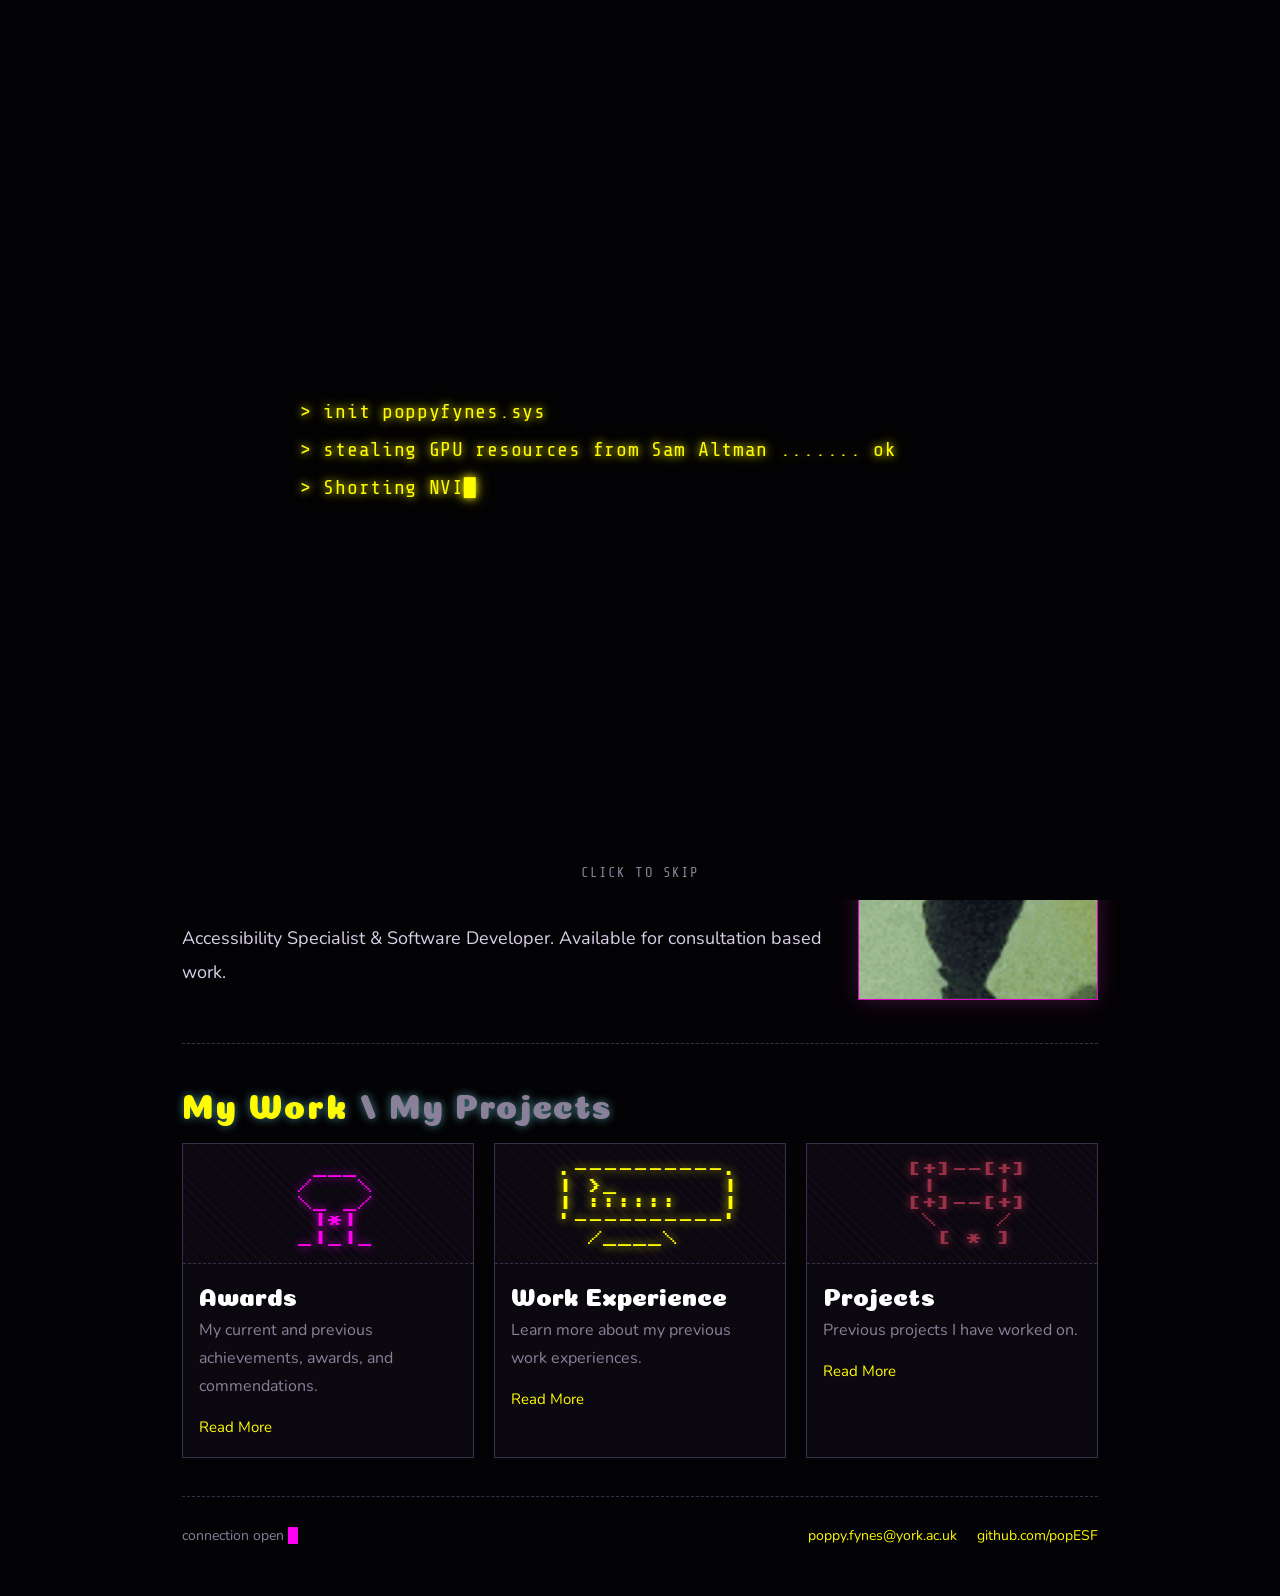
==== commit 5039ae63: "seal returns" ====
--- a/index.html
+++ b/index.html
@@ -271,7 +271,7 @@
        <div id="cv-status" aria-live="polite">
          <div id="cv-status-line">initialising secure CV transfer...</div>
          <div id="cv-progress"><span></span></div>
-         <div id="cv-final"><a id="cv-link" href="assets/files/poppy-fynes-cv.pdf" target="_blank" rel="noopener">Open my CV ↗</a></div>
+         <div id="cv-final"><a id="cv-link" href="assets/poppy-fynes-cv.pdf" target="_blank" rel="noopener">Open my CV ↗</a></div>
        </div>
      </div>
     </div>
@@ -285,7 +285,7 @@
         <p>Accessibility Specialist & Software Developer. Available for consultation based work. </p>
       </div>
       <div class="about-image" role="button" tabindex="0" aria-label="Click my photo for a surprise">
-        <img class="about-photo" src="assets/images/me.png" alt="Photo of me">
+        <img class="about-photo" src="assets/images/seal.gif" alt="Photo of me">
       </div>
     </div>
   </section>
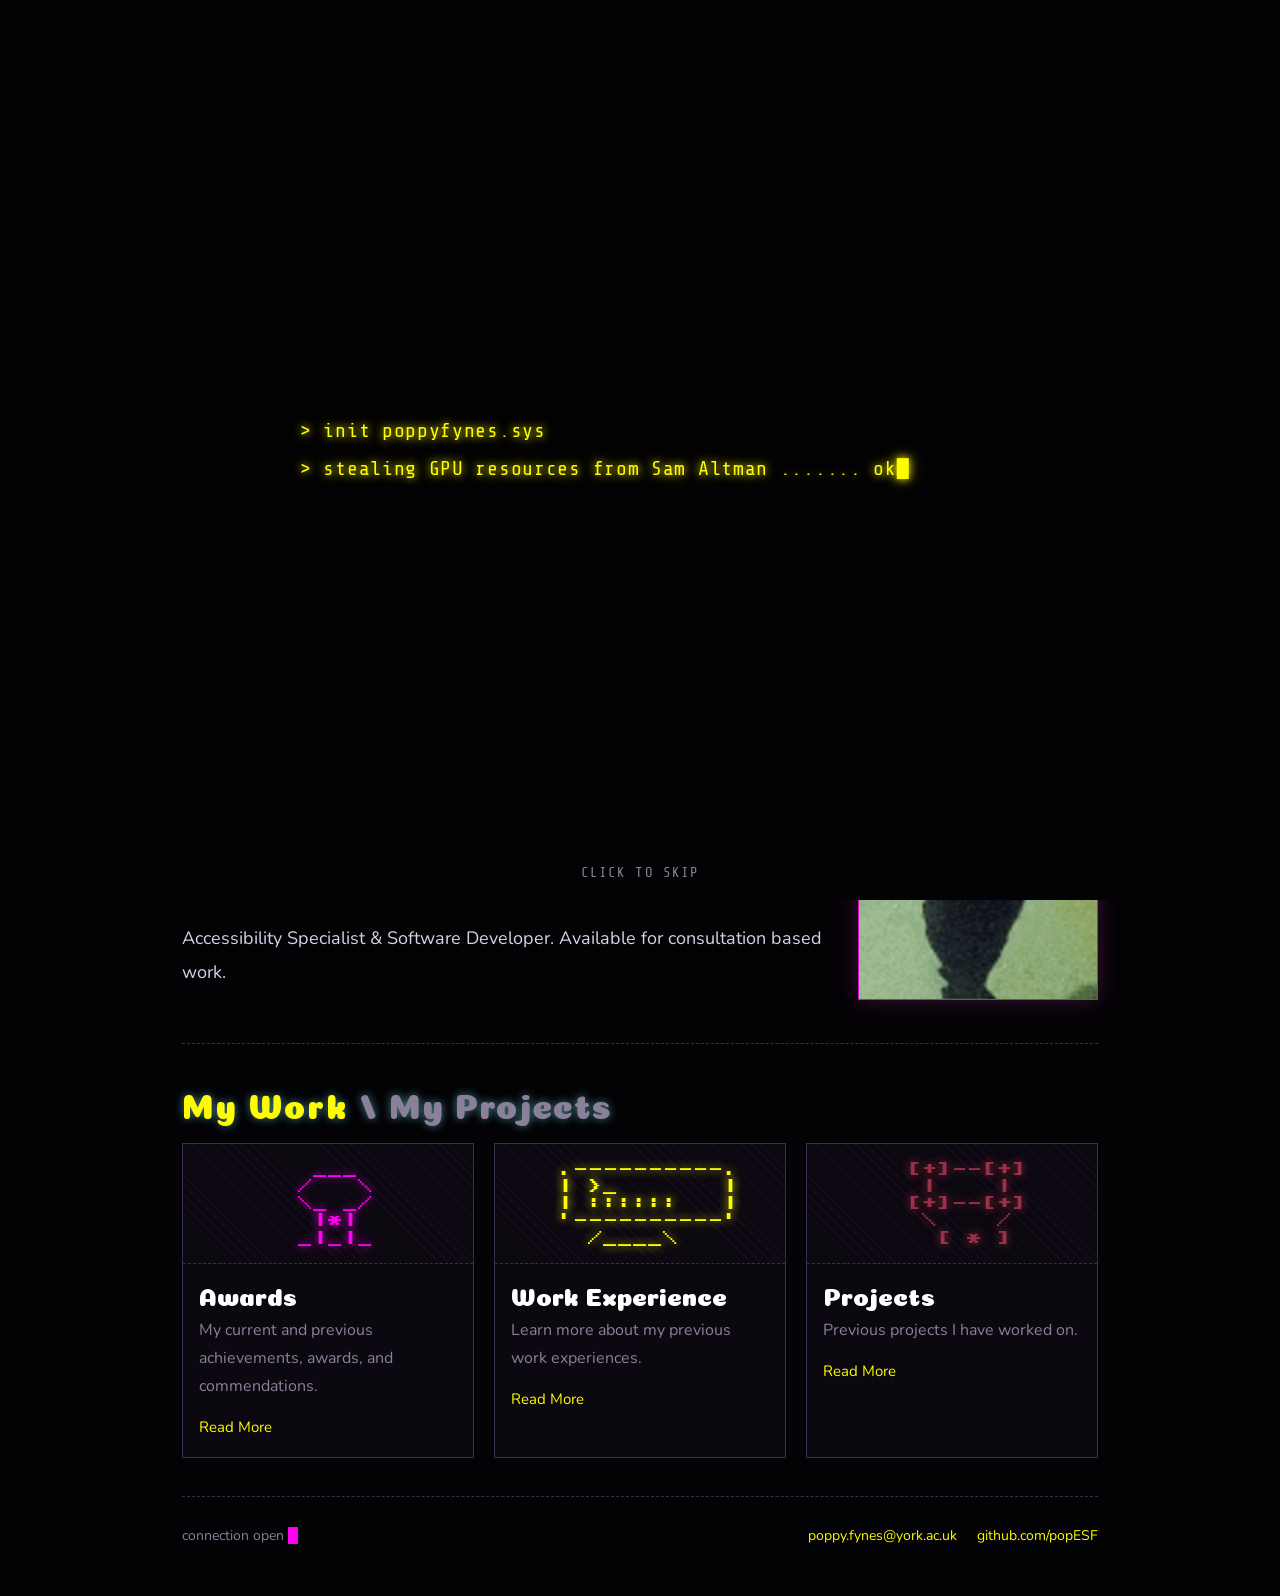
==== commit a82785f1: "edit" ====
--- a/index.html
+++ b/index.html
@@ -582,7 +582,7 @@
   });
 
   // Fake hacker CV transfer. Set CV_URL below to your real hosted CV path.
-  var CV_URL = "assets/files/poppy-fynes-cv.pdf";
+  var CV_URL = "assets/poppy-fynes-cv.pdf";
   var cvButton = document.getElementById("cv-download");
   var cvStatus = document.getElementById("cv-status");
   var cvLine = document.getElementById("cv-status-line");
